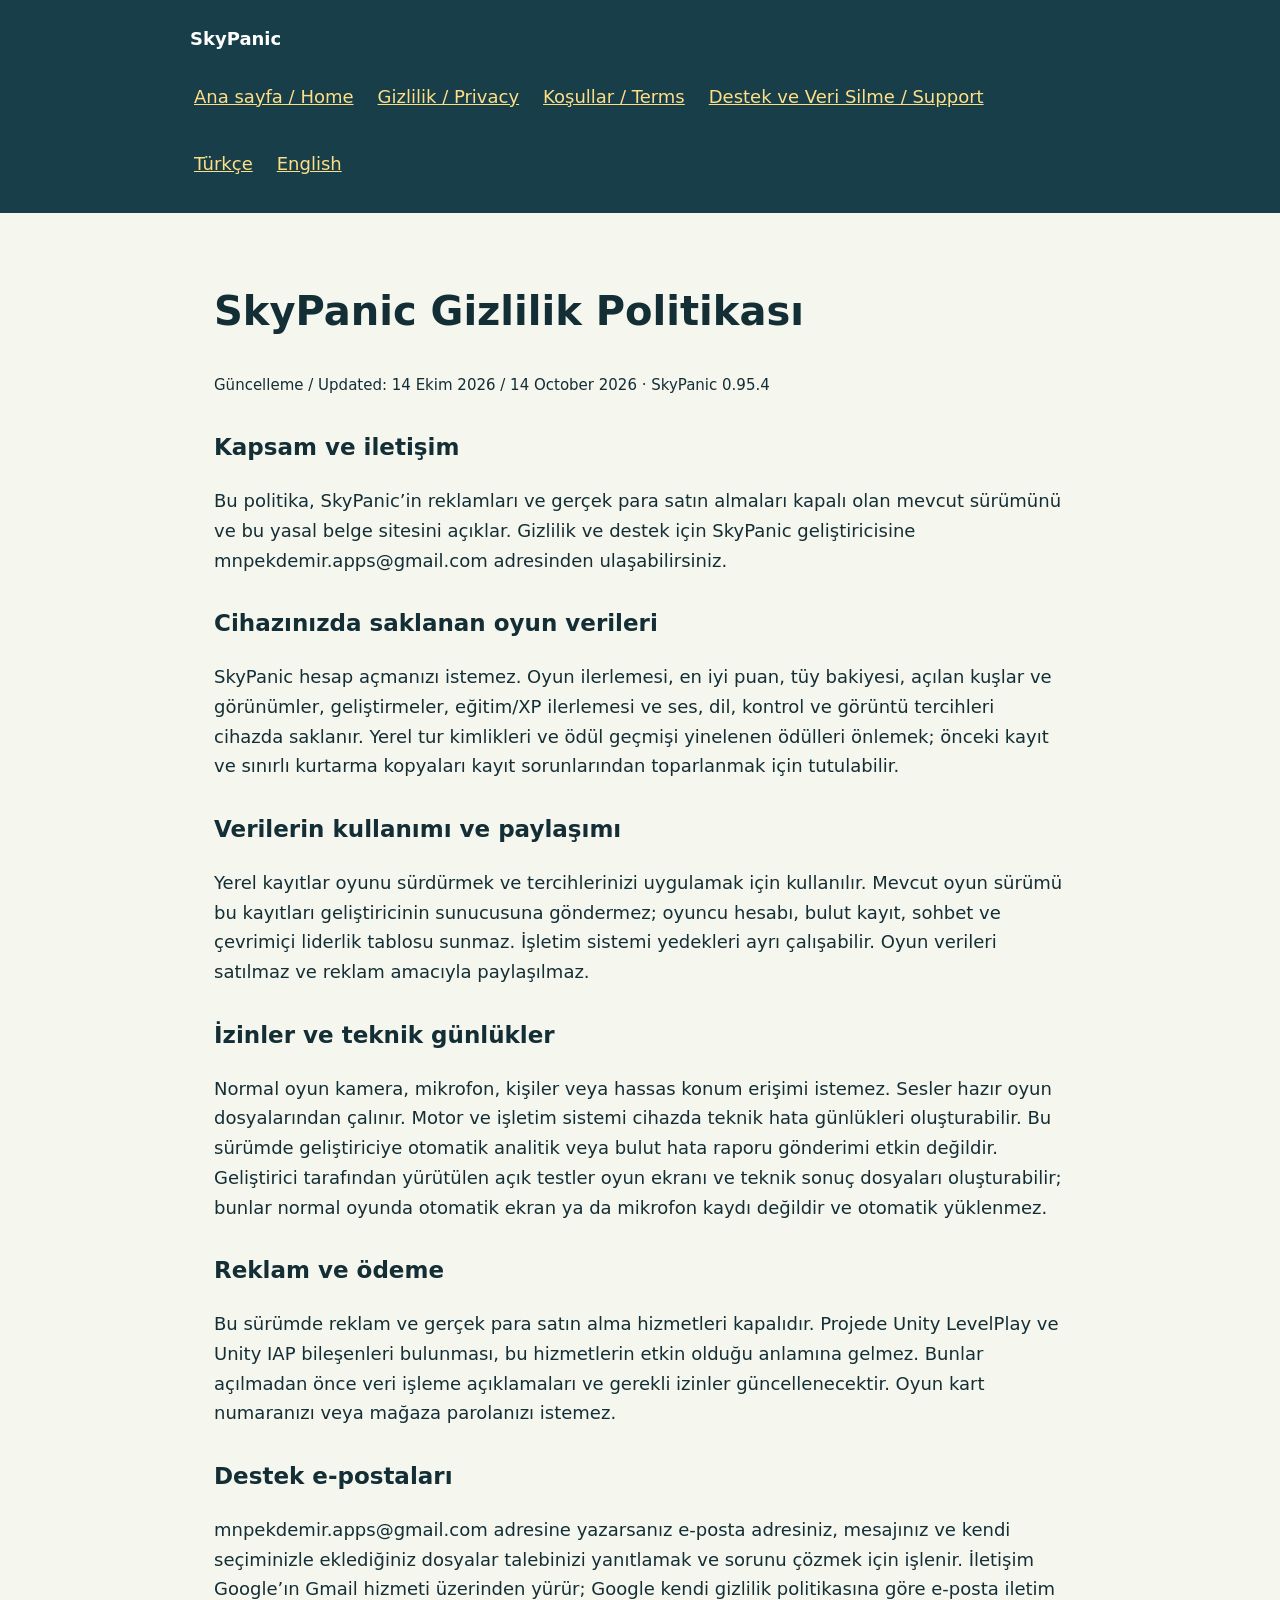
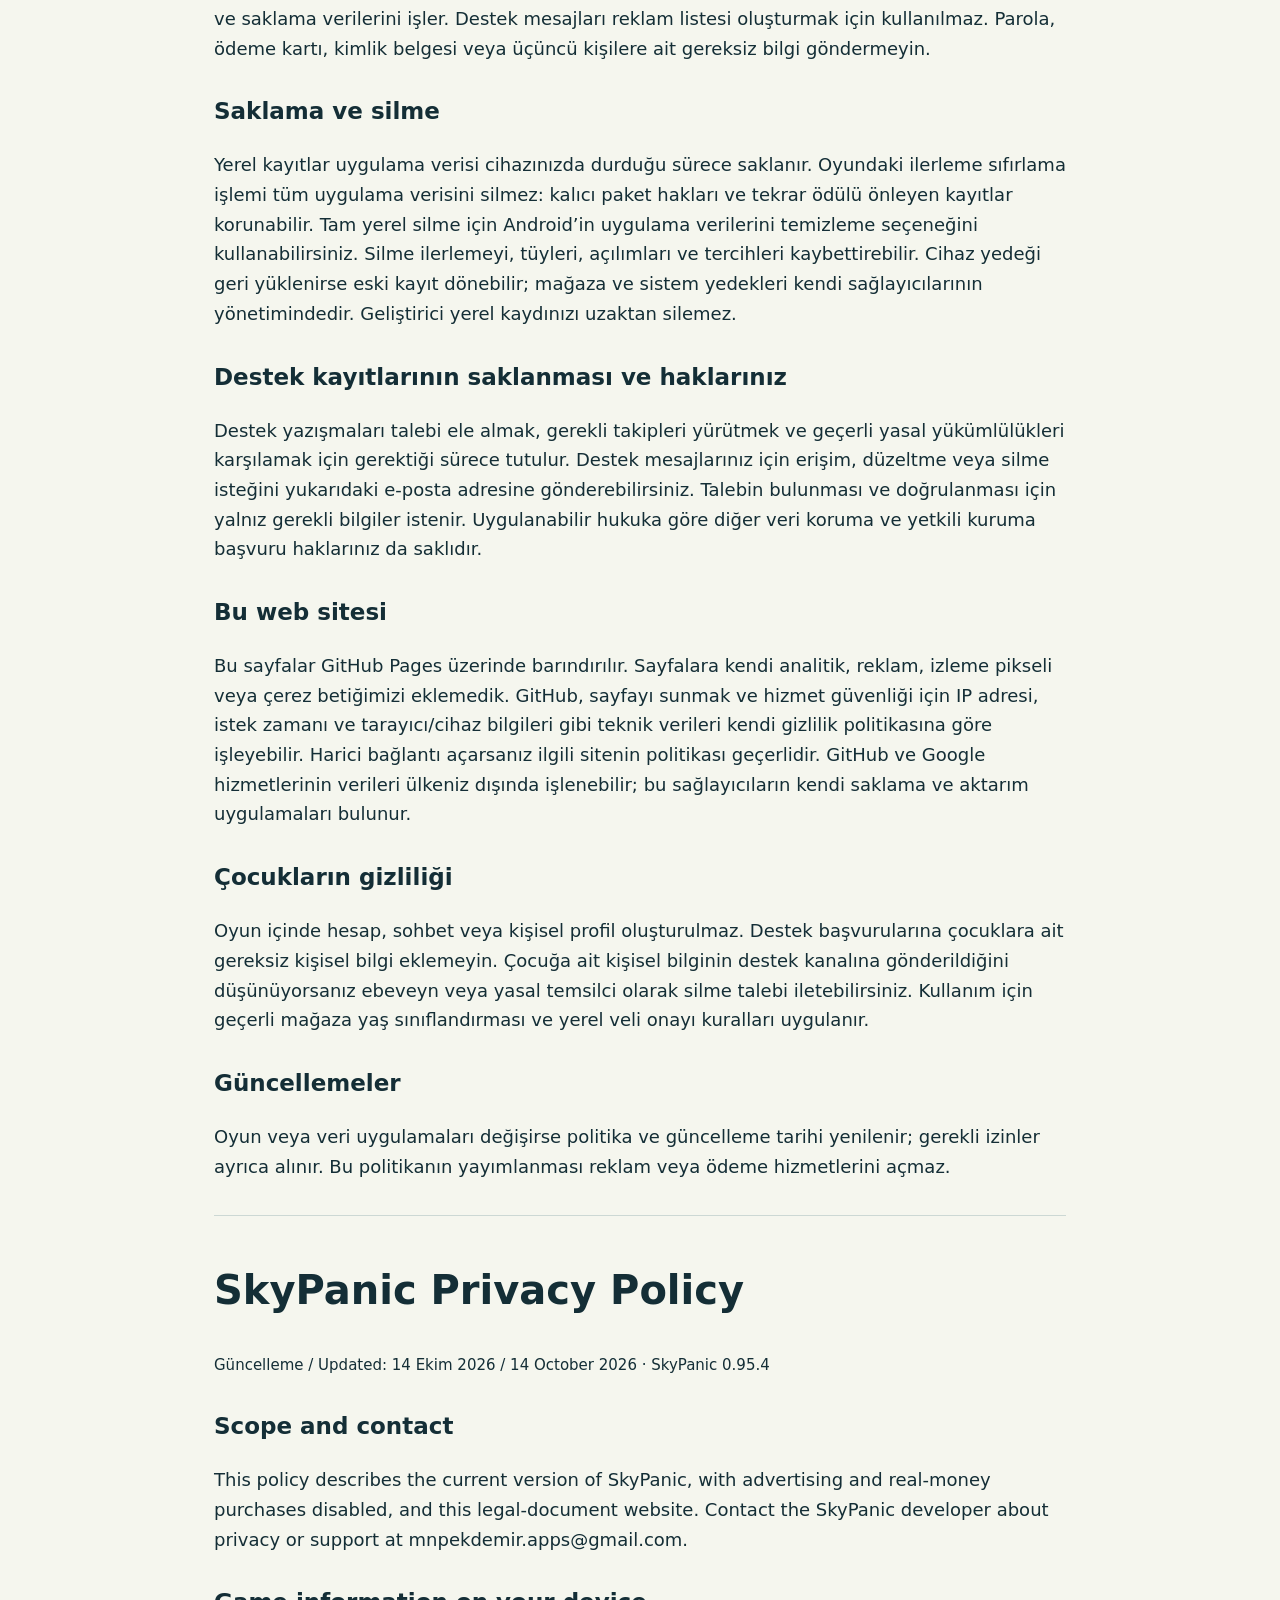
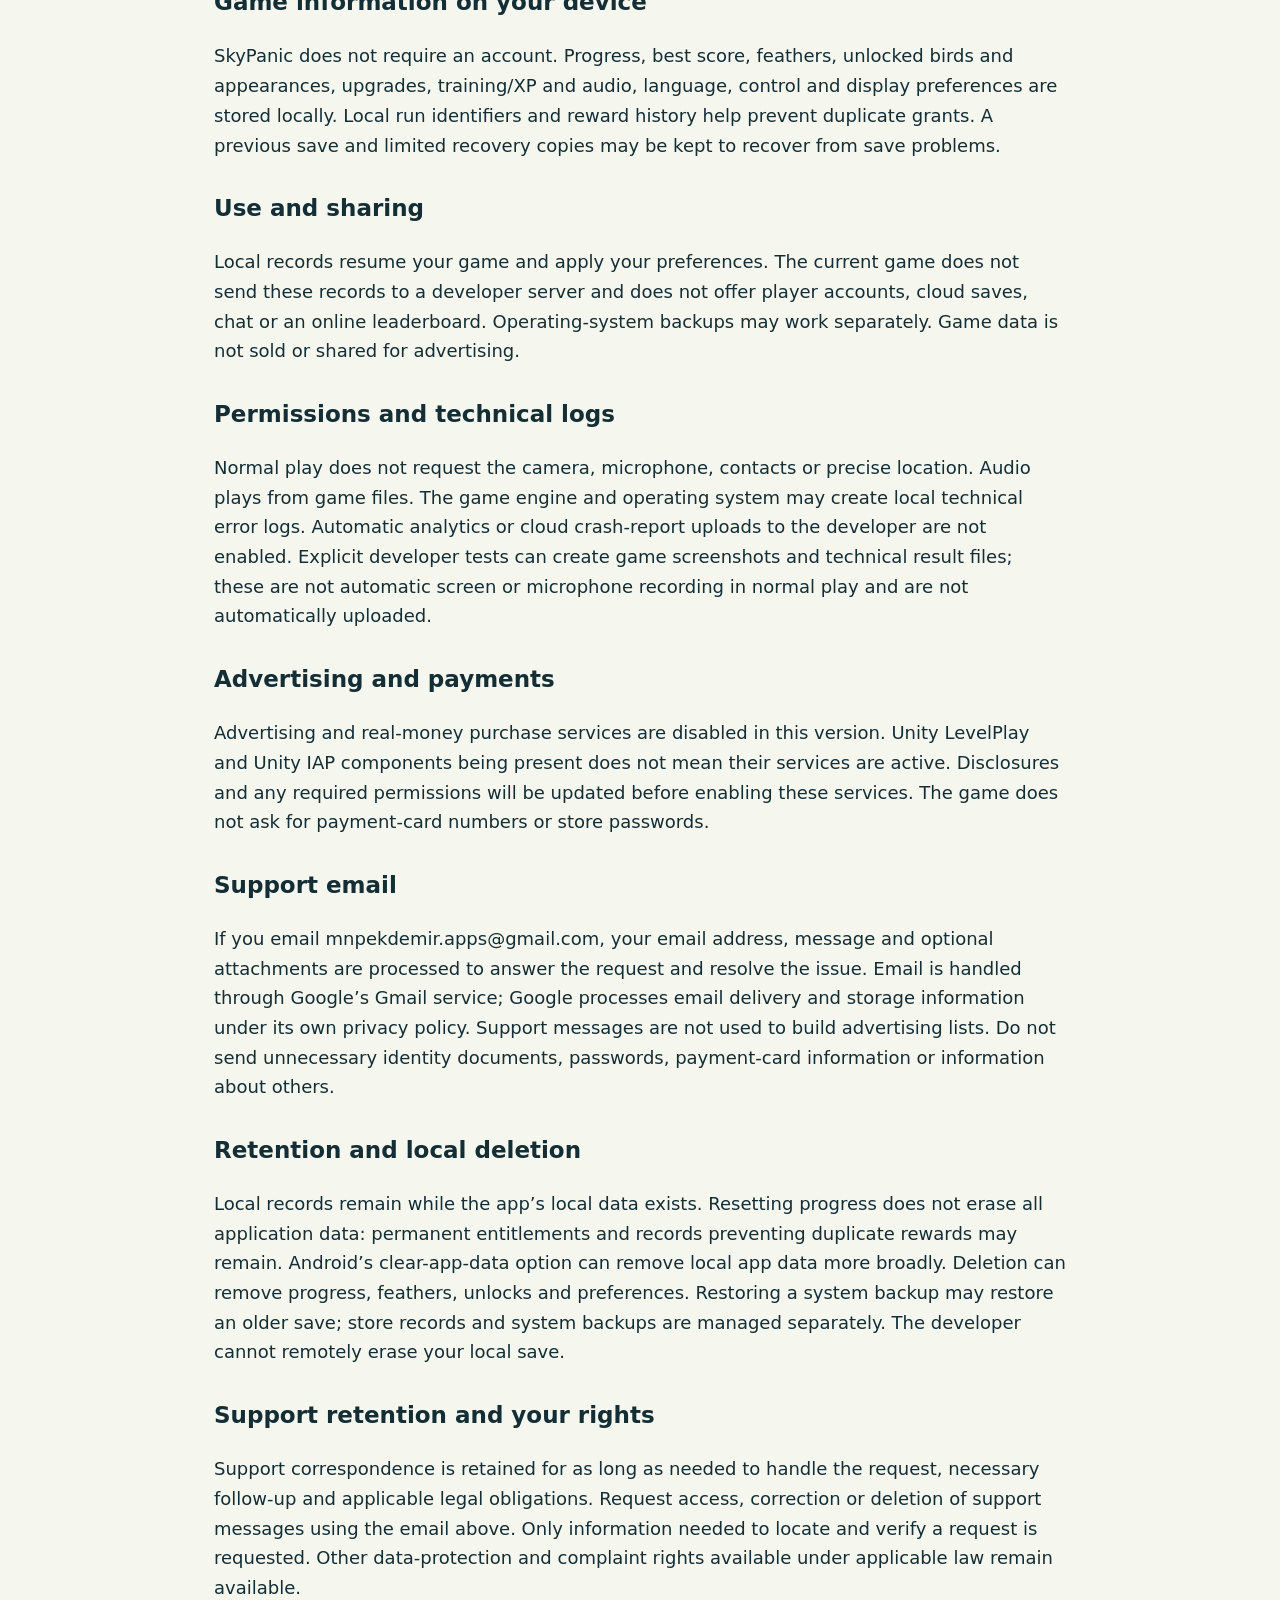
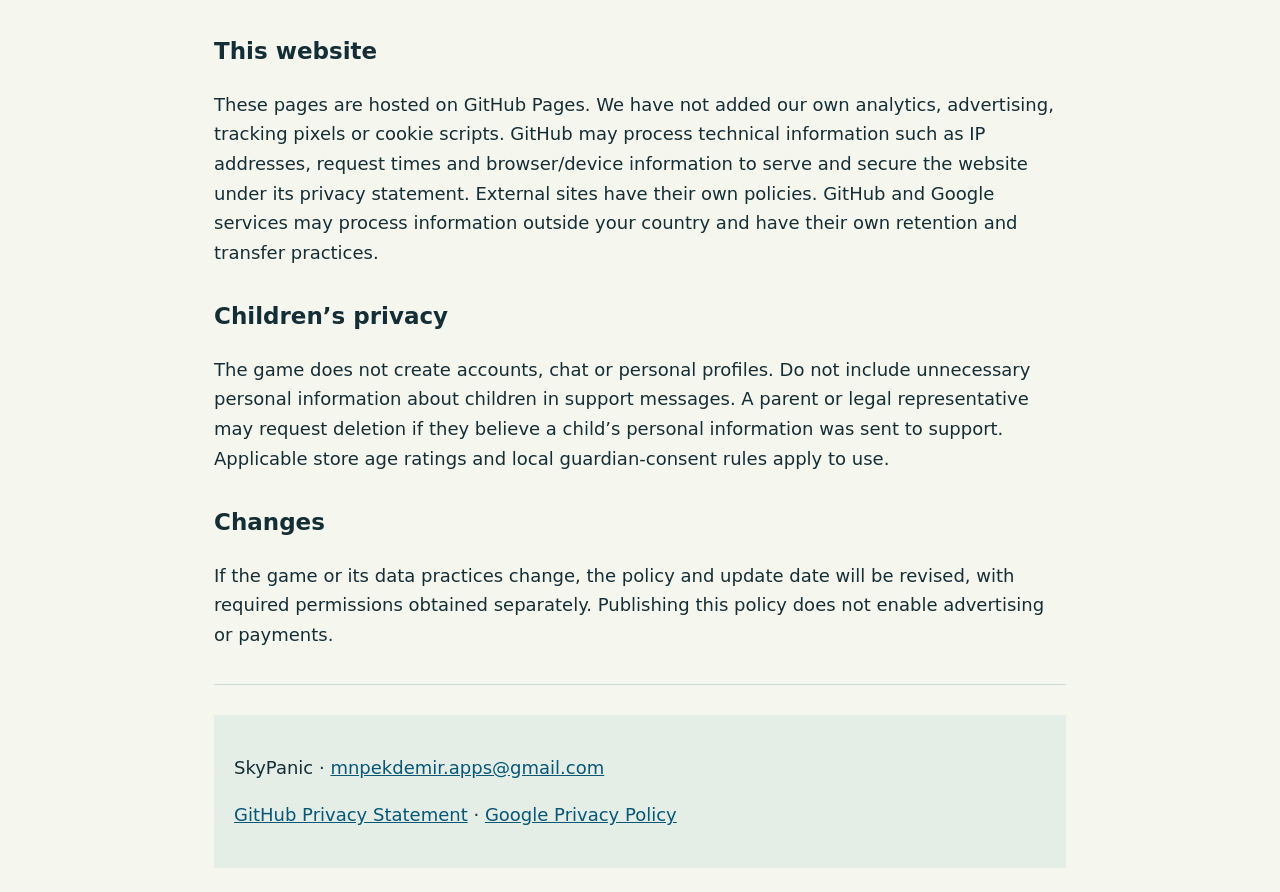
==== privacy.html @ fdda51e0 "Publish SkyPanic privacy, terms and support pages in Turkish and English" ====
<!doctype html><html lang="tr"><head><meta charset="utf-8"><meta name="viewport" content="width=device-width, initial-scale=1"><title>SkyPanic · Gizlilik / Privacy</title><link rel="stylesheet" href="style.css"><link rel="icon" href="data:,"></head><body><header><div><strong>SkyPanic</strong><nav><a href="index.html">Ana sayfa / Home</a><a href="privacy.html">Gizlilik / Privacy</a><a href="terms.html">Koşullar / Terms</a><a href="support.html">Destek ve Veri Silme / Support</a></nav><nav><a href="#tr">Türkçe</a><a href="#en">English</a></nav></div></header><main><article id="tr" lang="tr"><h1>SkyPanic Gizlilik Politikası</h1><p><small>Güncelleme / Updated: 14 Ekim 2026 / 14 October 2026 · SkyPanic 0.95.4</small></p><h2>Kapsam ve iletişim</h2><p>Bu politika, SkyPanic’in reklamları ve gerçek para satın almaları kapalı olan mevcut sürümünü ve bu yasal belge sitesini açıklar. Gizlilik ve destek için SkyPanic geliştiricisine mnpekdemir.apps@gmail.com adresinden ulaşabilirsiniz.</p><h2>Cihazınızda saklanan oyun verileri</h2><p>SkyPanic hesap açmanızı istemez. Oyun ilerlemesi, en iyi puan, tüy bakiyesi, açılan kuşlar ve görünümler, geliştirmeler, eğitim/XP ilerlemesi ve ses, dil, kontrol ve görüntü tercihleri cihazda saklanır. Yerel tur kimlikleri ve ödül geçmişi yinelenen ödülleri önlemek; önceki kayıt ve sınırlı kurtarma kopyaları kayıt sorunlarından toparlanmak için tutulabilir.</p><h2>Verilerin kullanımı ve paylaşımı</h2><p>Yerel kayıtlar oyunu sürdürmek ve tercihlerinizi uygulamak için kullanılır. Mevcut oyun sürümü bu kayıtları geliştiricinin sunucusuna göndermez; oyuncu hesabı, bulut kayıt, sohbet ve çevrimiçi liderlik tablosu sunmaz. İşletim sistemi yedekleri ayrı çalışabilir. Oyun verileri satılmaz ve reklam amacıyla paylaşılmaz.</p><h2>İzinler ve teknik günlükler</h2><p>Normal oyun kamera, mikrofon, kişiler veya hassas konum erişimi istemez. Sesler hazır oyun dosyalarından çalınır. Motor ve işletim sistemi cihazda teknik hata günlükleri oluşturabilir. Bu sürümde geliştiriciye otomatik analitik veya bulut hata raporu gönderimi etkin değildir. Geliştirici tarafından yürütülen açık testler oyun ekranı ve teknik sonuç dosyaları oluşturabilir; bunlar normal oyunda otomatik ekran ya da mikrofon kaydı değildir ve otomatik yüklenmez.</p><h2>Reklam ve ödeme</h2><p>Bu sürümde reklam ve gerçek para satın alma hizmetleri kapalıdır. Projede Unity LevelPlay ve Unity IAP bileşenleri bulunması, bu hizmetlerin etkin olduğu anlamına gelmez. Bunlar açılmadan önce veri işleme açıklamaları ve gerekli izinler güncellenecektir. Oyun kart numaranızı veya mağaza parolanızı istemez.</p><h2>Destek e-postaları</h2><p>mnpekdemir.apps@gmail.com adresine yazarsanız e-posta adresiniz, mesajınız ve kendi seçiminizle eklediğiniz dosyalar talebinizi yanıtlamak ve sorunu çözmek için işlenir. İletişim Google’ın Gmail hizmeti üzerinden yürür; Google kendi gizlilik politikasına göre e-posta iletim ve saklama verilerini işler. Destek mesajları reklam listesi oluşturmak için kullanılmaz. Parola, ödeme kartı, kimlik belgesi veya üçüncü kişilere ait gereksiz bilgi göndermeyin.</p><h2>Saklama ve silme</h2><p>Yerel kayıtlar uygulama verisi cihazınızda durduğu sürece saklanır. Oyundaki ilerleme sıfırlama işlemi tüm uygulama verisini silmez: kalıcı paket hakları ve tekrar ödülü önleyen kayıtlar korunabilir. Tam yerel silme için Android’in uygulama verilerini temizleme seçeneğini kullanabilirsiniz. Silme ilerlemeyi, tüyleri, açılımları ve tercihleri kaybettirebilir. Cihaz yedeği geri yüklenirse eski kayıt dönebilir; mağaza ve sistem yedekleri kendi sağlayıcılarının yönetimindedir. Geliştirici yerel kaydınızı uzaktan silemez.</p><h2>Destek kayıtlarının saklanması ve haklarınız</h2><p>Destek yazışmaları talebi ele almak, gerekli takipleri yürütmek ve geçerli yasal yükümlülükleri karşılamak için gerektiği sürece tutulur. Destek mesajlarınız için erişim, düzeltme veya silme isteğini yukarıdaki e-posta adresine gönderebilirsiniz. Talebin bulunması ve doğrulanması için yalnız gerekli bilgiler istenir. Uygulanabilir hukuka göre diğer veri koruma ve yetkili kuruma başvuru haklarınız da saklıdır.</p><h2>Bu web sitesi</h2><p>Bu sayfalar GitHub Pages üzerinde barındırılır. Sayfalara kendi analitik, reklam, izleme pikseli veya çerez betiğimizi eklemedik. GitHub, sayfayı sunmak ve hizmet güvenliği için IP adresi, istek zamanı ve tarayıcı/cihaz bilgileri gibi teknik verileri kendi gizlilik politikasına göre işleyebilir. Harici bağlantı açarsanız ilgili sitenin politikası geçerlidir. GitHub ve Google hizmetlerinin verileri ülkeniz dışında işlenebilir; bu sağlayıcıların kendi saklama ve aktarım uygulamaları bulunur.</p><h2>Çocukların gizliliği</h2><p>Oyun içinde hesap, sohbet veya kişisel profil oluşturulmaz. Destek başvurularına çocuklara ait gereksiz kişisel bilgi eklemeyin. Çocuğa ait kişisel bilginin destek kanalına gönderildiğini düşünüyorsanız ebeveyn veya yasal temsilci olarak silme talebi iletebilirsiniz. Kullanım için geçerli mağaza yaş sınıflandırması ve yerel veli onayı kuralları uygulanır.</p><h2>Güncellemeler</h2><p>Oyun veya veri uygulamaları değişirse politika ve güncelleme tarihi yenilenir; gerekli izinler ayrıca alınır. Bu politikanın yayımlanması reklam veya ödeme hizmetlerini açmaz.</p></article><article id="en" lang="en"><h1>SkyPanic Privacy Policy</h1><p><small>Güncelleme / Updated: 14 Ekim 2026 / 14 October 2026 · SkyPanic 0.95.4</small></p><h2>Scope and contact</h2><p>This policy describes the current version of SkyPanic, with advertising and real-money purchases disabled, and this legal-document website. Contact the SkyPanic developer about privacy or support at mnpekdemir.apps@gmail.com.</p><h2>Game information on your device</h2><p>SkyPanic does not require an account. Progress, best score, feathers, unlocked birds and appearances, upgrades, training/XP and audio, language, control and display preferences are stored locally. Local run identifiers and reward history help prevent duplicate grants. A previous save and limited recovery copies may be kept to recover from save problems.</p><h2>Use and sharing</h2><p>Local records resume your game and apply your preferences. The current game does not send these records to a developer server and does not offer player accounts, cloud saves, chat or an online leaderboard. Operating-system backups may work separately. Game data is not sold or shared for advertising.</p><h2>Permissions and technical logs</h2><p>Normal play does not request the camera, microphone, contacts or precise location. Audio plays from game files. The game engine and operating system may create local technical error logs. Automatic analytics or cloud crash-report uploads to the developer are not enabled. Explicit developer tests can create game screenshots and technical result files; these are not automatic screen or microphone recording in normal play and are not automatically uploaded.</p><h2>Advertising and payments</h2><p>Advertising and real-money purchase services are disabled in this version. Unity LevelPlay and Unity IAP components being present does not mean their services are active. Disclosures and any required permissions will be updated before enabling these services. The game does not ask for payment-card numbers or store passwords.</p><h2>Support email</h2><p>If you email mnpekdemir.apps@gmail.com, your email address, message and optional attachments are processed to answer the request and resolve the issue. Email is handled through Google’s Gmail service; Google processes email delivery and storage information under its own privacy policy. Support messages are not used to build advertising lists. Do not send unnecessary identity documents, passwords, payment-card information or information about others.</p><h2>Retention and local deletion</h2><p>Local records remain while the app’s local data exists. Resetting progress does not erase all application data: permanent entitlements and records preventing duplicate rewards may remain. Android’s clear-app-data option can remove local app data more broadly. Deletion can remove progress, feathers, unlocks and preferences. Restoring a system backup may restore an older save; store records and system backups are managed separately. The developer cannot remotely erase your local save.</p><h2>Support retention and your rights</h2><p>Support correspondence is retained for as long as needed to handle the request, necessary follow-up and applicable legal obligations. Request access, correction or deletion of support messages using the email above. Only information needed to locate and verify a request is requested. Other data-protection and complaint rights available under applicable law remain available.</p><h2>This website</h2><p>These pages are hosted on GitHub Pages. We have not added our own analytics, advertising, tracking pixels or cookie scripts. GitHub may process technical information such as IP addresses, request times and browser/device information to serve and secure the website under its privacy statement. External sites have their own policies. GitHub and Google services may process information outside your country and have their own retention and transfer practices.</p><h2>Children’s privacy</h2><p>The game does not create accounts, chat or personal profiles. Do not include unnecessary personal information about children in support messages. A parent or legal representative may request deletion if they believe a child’s personal information was sent to support. Applicable store age ratings and local guardian-consent rules apply to use.</p><h2>Changes</h2><p>If the game or its data practices change, the policy and update date will be revised, with required permissions obtained separately. Publishing this policy does not enable advertising or payments.</p></article><footer><p>SkyPanic · <a href="mailto:mnpekdemir.apps@gmail.com">mnpekdemir.apps@gmail.com</a></p><p><a href="https://docs.github.com/en/site-policy/privacy-policies/github-general-privacy-statement">GitHub Privacy Statement</a> · <a href="https://policies.google.com/privacy">Google Privacy Policy</a></p></footer></main></body></html>
---- style.css ----
*{box-sizing:border-box}body{margin:0;background:#f5f6ee;color:#142e36;font:18px/1.65 system-ui,sans-serif}main{max-width:900px;margin:auto;padding:24px}header{background:#173e49;color:#fff;padding:24px}header div{max-width:900px;margin:auto}h1{font-size:clamp(28px,5vw,40px);line-height:1.25}h2{font-size:23px;margin-top:30px}a{color:#075777;overflow-wrap:anywhere}header a{color:#ffdf86}nav{display:flex;flex-wrap:wrap;gap:16px;margin-top:18px}nav a{padding:10px 4px}article{padding:16px 0;border-bottom:1px solid #ccd8d4}small{font-size:15px}footer{margin-top:30px;padding:20px;background:#e4ede6}@media(max-width:500px){main,header{padding:18px}}
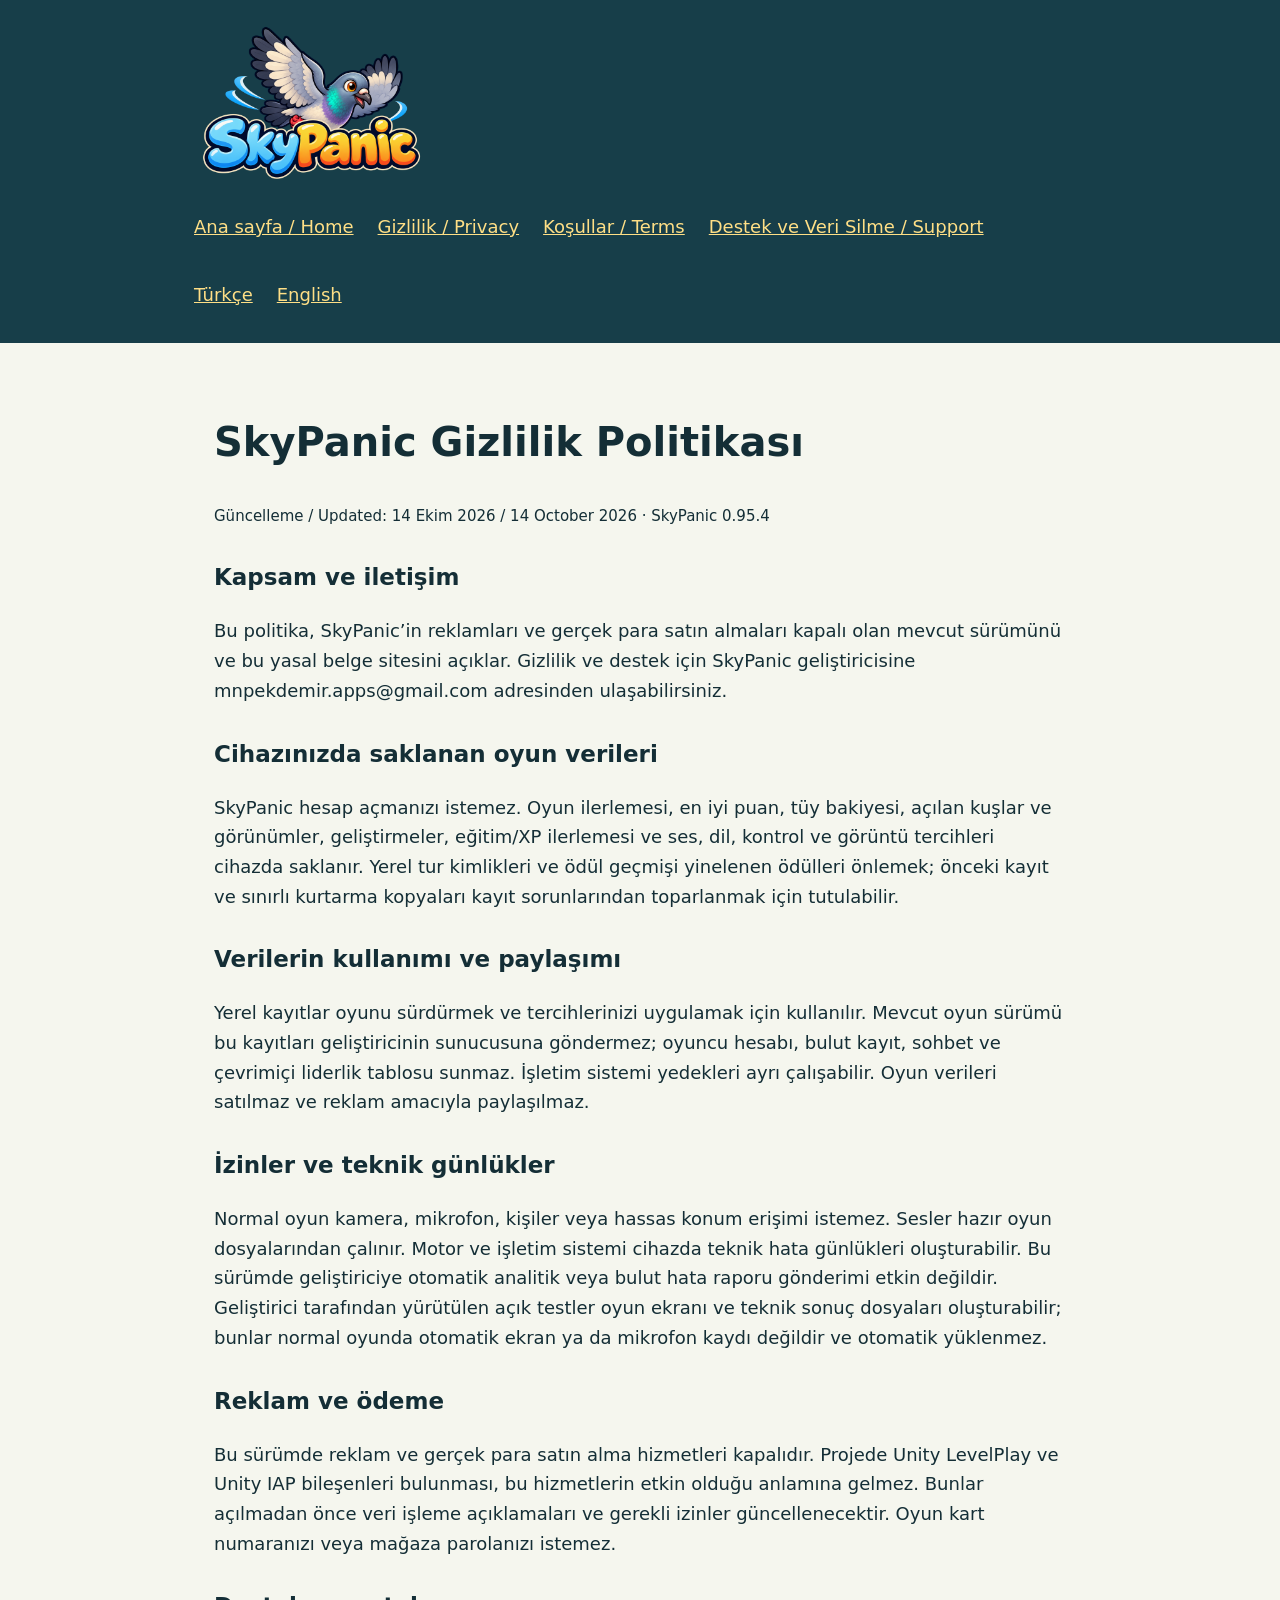
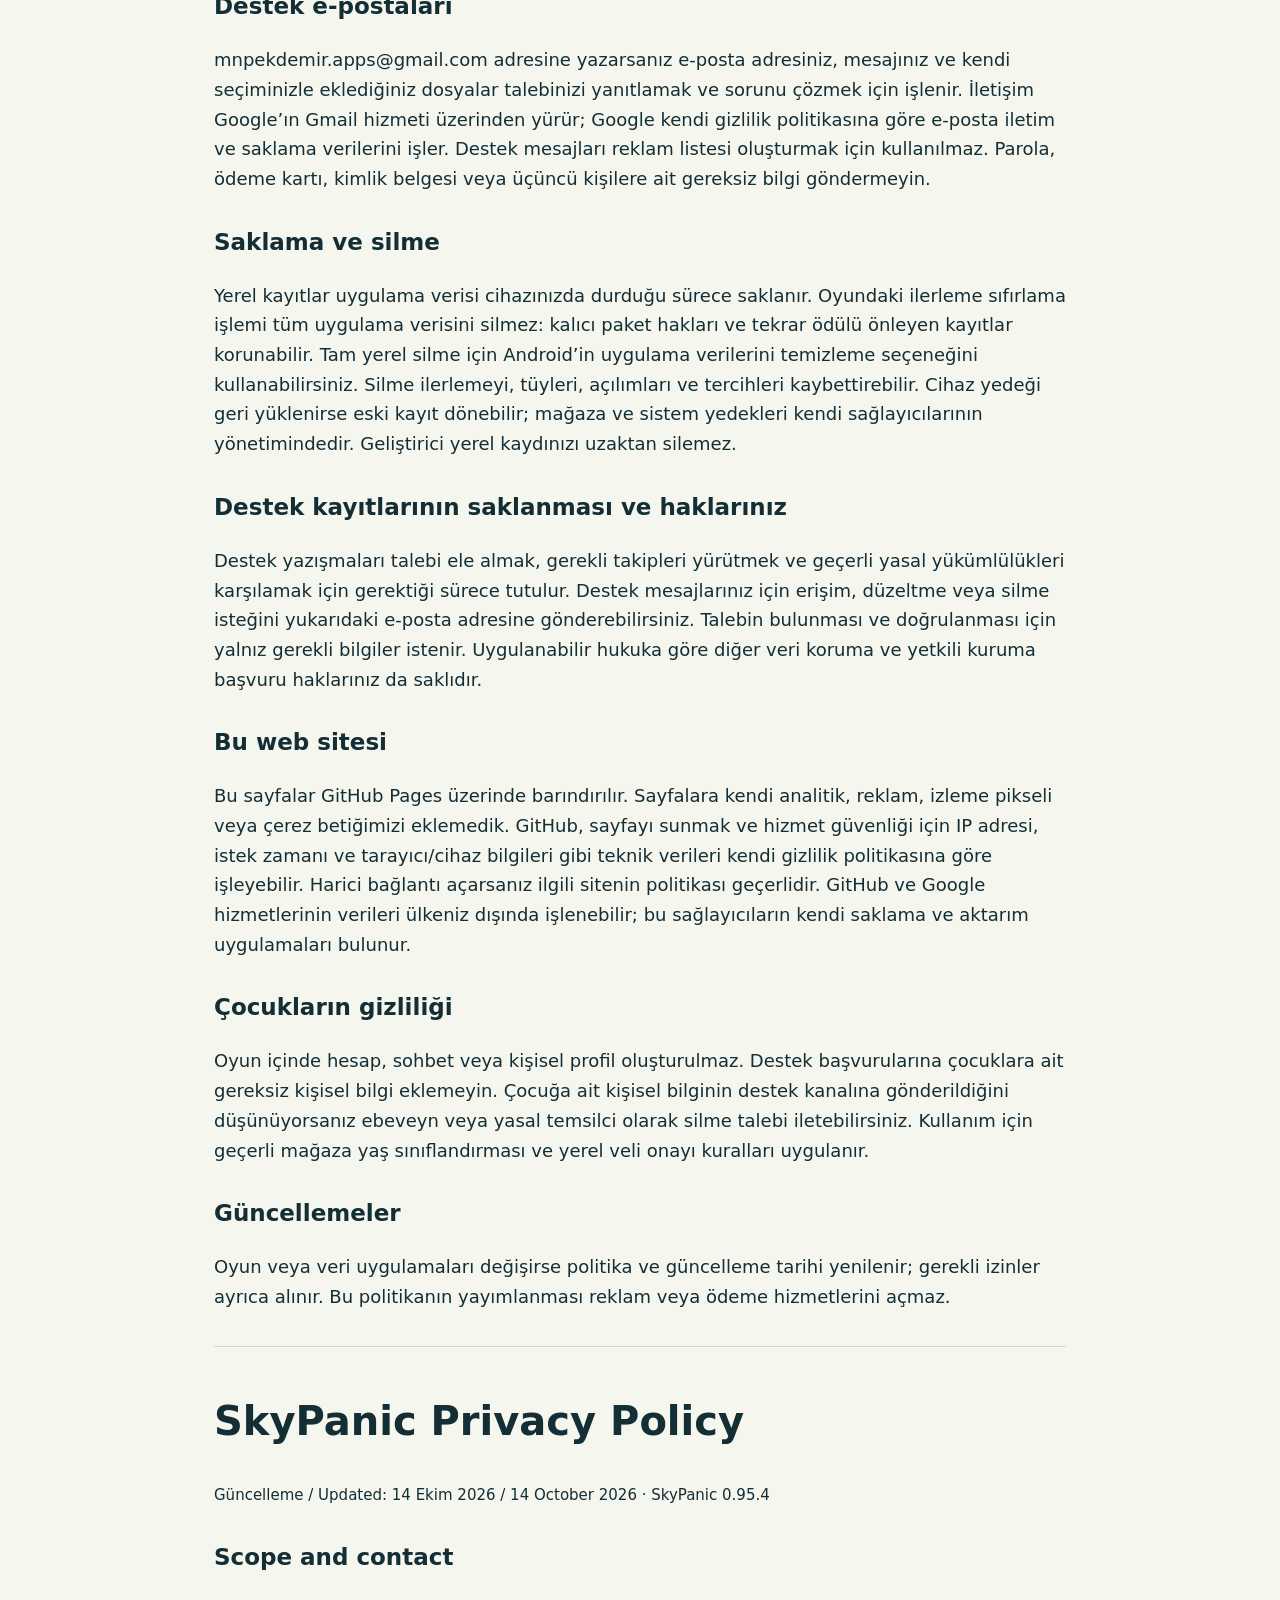
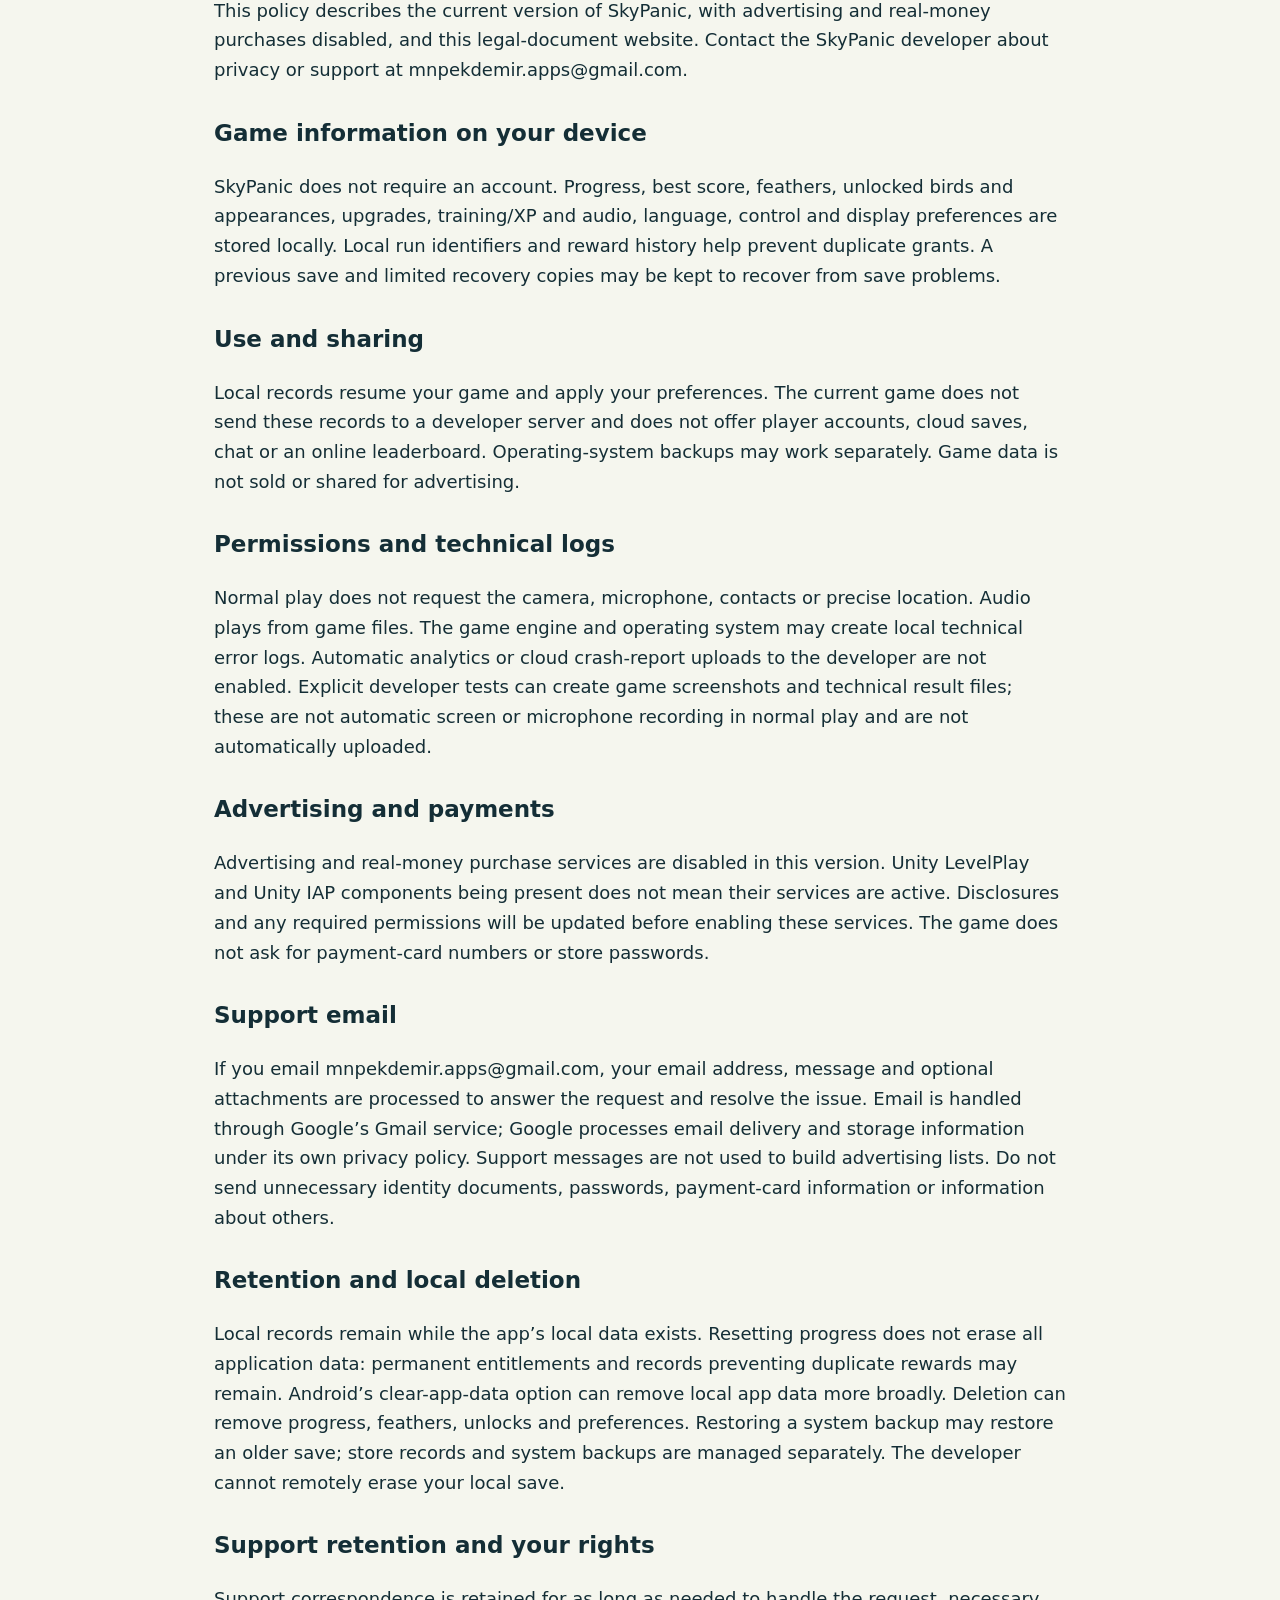
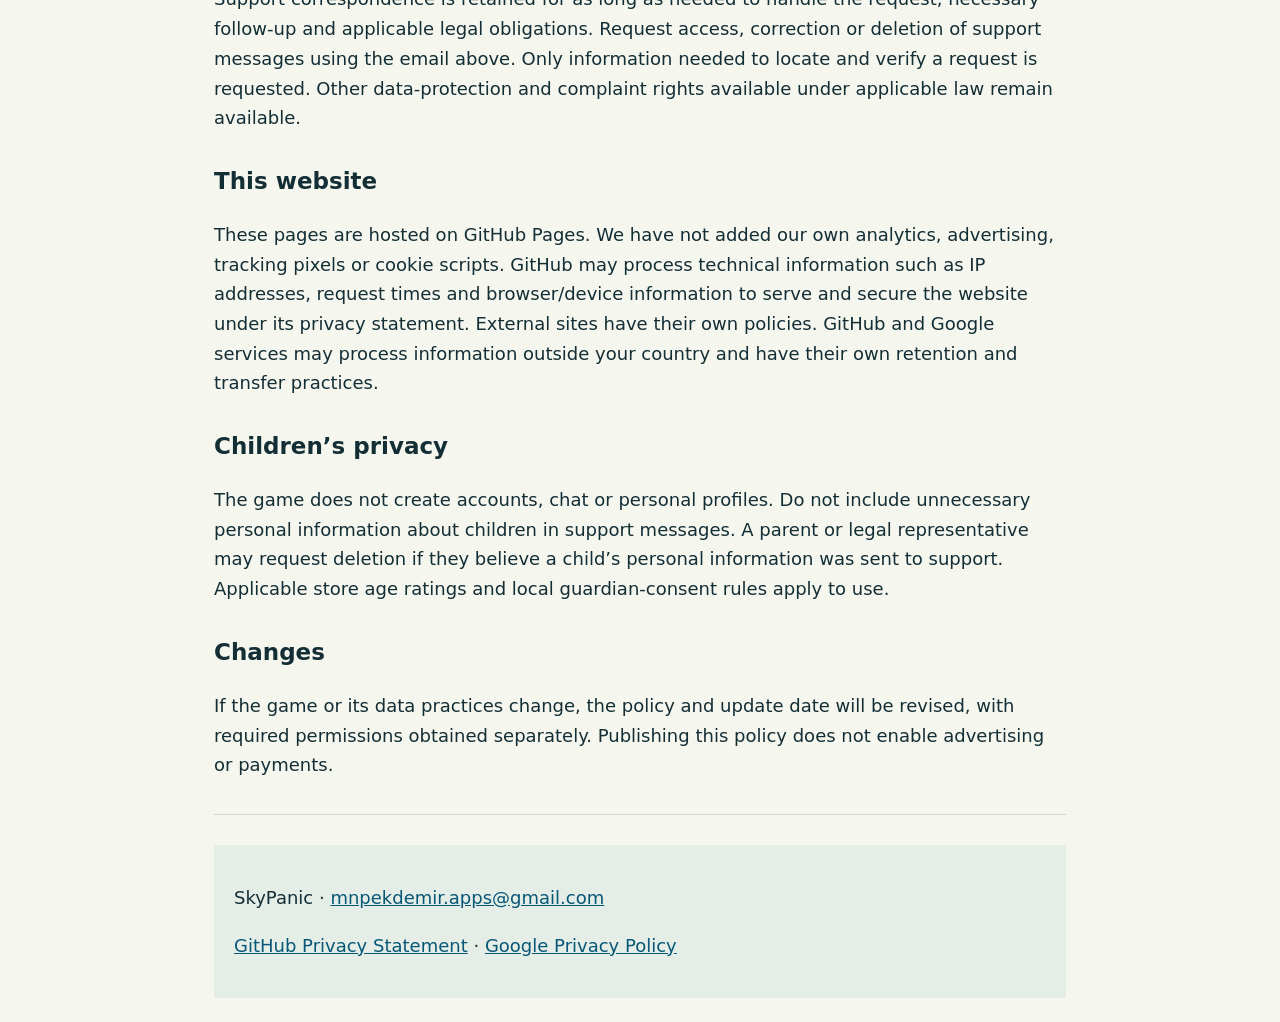
==== commit 1cd154ad: "Apply approved SkyPanic logo and app icon to legal pages" ====
--- a/privacy.html
+++ b/privacy.html
@@ -1 +1 @@
-<!doctype html><html lang="tr"><head><meta charset="utf-8"><meta name="viewport" content="width=device-width, initial-scale=1"><title>SkyPanic · Gizlilik / Privacy</title><link rel="stylesheet" href="style.css"><link rel="icon" href="data:,"></head><body><header><div><strong>SkyPanic</strong><nav><a href="index.html">Ana sayfa / Home</a><a href="privacy.html">Gizlilik / Privacy</a><a href="terms.html">Koşullar / Terms</a><a href="support.html">Destek ve Veri Silme / Support</a></nav><nav><a href="#tr">Türkçe</a><a href="#en">English</a></nav></div></header><main><article id="tr" lang="tr"><h1>SkyPanic Gizlilik Politikası</h1><p><small>Güncelleme / Updated: 14 Ekim 2026 / 14 October 2026 · SkyPanic 0.95.4</small></p><h2>Kapsam ve iletişim</h2><p>Bu politika, SkyPanic’in reklamları ve gerçek para satın almaları kapalı olan mevcut sürümünü ve bu yasal belge sitesini açıklar. Gizlilik ve destek için SkyPanic geliştiricisine mnpekdemir.apps@gmail.com adresinden ulaşabilirsiniz.</p><h2>Cihazınızda saklanan oyun verileri</h2><p>SkyPanic hesap açmanızı istemez. Oyun ilerlemesi, en iyi puan, tüy bakiyesi, açılan kuşlar ve görünümler, geliştirmeler, eğitim/XP ilerlemesi ve ses, dil, kontrol ve görüntü tercihleri cihazda saklanır. Yerel tur kimlikleri ve ödül geçmişi yinelenen ödülleri önlemek; önceki kayıt ve sınırlı kurtarma kopyaları kayıt sorunlarından toparlanmak için tutulabilir.</p><h2>Verilerin kullanımı ve paylaşımı</h2><p>Yerel kayıtlar oyunu sürdürmek ve tercihlerinizi uygulamak için kullanılır. Mevcut oyun sürümü bu kayıtları geliştiricinin sunucusuna göndermez; oyuncu hesabı, bulut kayıt, sohbet ve çevrimiçi liderlik tablosu sunmaz. İşletim sistemi yedekleri ayrı çalışabilir. Oyun verileri satılmaz ve reklam amacıyla paylaşılmaz.</p><h2>İzinler ve teknik günlükler</h2><p>Normal oyun kamera, mikrofon, kişiler veya hassas konum erişimi istemez. Sesler hazır oyun dosyalarından çalınır. Motor ve işletim sistemi cihazda teknik hata günlükleri oluşturabilir. Bu sürümde geliştiriciye otomatik analitik veya bulut hata raporu gönderimi etkin değildir. Geliştirici tarafından yürütülen açık testler oyun ekranı ve teknik sonuç dosyaları oluşturabilir; bunlar normal oyunda otomatik ekran ya da mikrofon kaydı değildir ve otomatik yüklenmez.</p><h2>Reklam ve ödeme</h2><p>Bu sürümde reklam ve gerçek para satın alma hizmetleri kapalıdır. Projede Unity LevelPlay ve Unity IAP bileşenleri bulunması, bu hizmetlerin etkin olduğu anlamına gelmez. Bunlar açılmadan önce veri işleme açıklamaları ve gerekli izinler güncellenecektir. Oyun kart numaranızı veya mağaza parolanızı istemez.</p><h2>Destek e-postaları</h2><p>mnpekdemir.apps@gmail.com adresine yazarsanız e-posta adresiniz, mesajınız ve kendi seçiminizle eklediğiniz dosyalar talebinizi yanıtlamak ve sorunu çözmek için işlenir. İletişim Google’ın Gmail hizmeti üzerinden yürür; Google kendi gizlilik politikasına göre e-posta iletim ve saklama verilerini işler. Destek mesajları reklam listesi oluşturmak için kullanılmaz. Parola, ödeme kartı, kimlik belgesi veya üçüncü kişilere ait gereksiz bilgi göndermeyin.</p><h2>Saklama ve silme</h2><p>Yerel kayıtlar uygulama verisi cihazınızda durduğu sürece saklanır. Oyundaki ilerleme sıfırlama işlemi tüm uygulama verisini silmez: kalıcı paket hakları ve tekrar ödülü önleyen kayıtlar korunabilir. Tam yerel silme için Android’in uygulama verilerini temizleme seçeneğini kullanabilirsiniz. Silme ilerlemeyi, tüyleri, açılımları ve tercihleri kaybettirebilir. Cihaz yedeği geri yüklenirse eski kayıt dönebilir; mağaza ve sistem yedekleri kendi sağlayıcılarının yönetimindedir. Geliştirici yerel kaydınızı uzaktan silemez.</p><h2>Destek kayıtlarının saklanması ve haklarınız</h2><p>Destek yazışmaları talebi ele almak, gerekli takipleri yürütmek ve geçerli yasal yükümlülükleri karşılamak için gerektiği sürece tutulur. Destek mesajlarınız için erişim, düzeltme veya silme isteğini yukarıdaki e-posta adresine gönderebilirsiniz. Talebin bulunması ve doğrulanması için yalnız gerekli bilgiler istenir. Uygulanabilir hukuka göre diğer veri koruma ve yetkili kuruma başvuru haklarınız da saklıdır.</p><h2>Bu web sitesi</h2><p>Bu sayfalar GitHub Pages üzerinde barındırılır. Sayfalara kendi analitik, reklam, izleme pikseli veya çerez betiğimizi eklemedik. GitHub, sayfayı sunmak ve hizmet güvenliği için IP adresi, istek zamanı ve tarayıcı/cihaz bilgileri gibi teknik verileri kendi gizlilik politikasına göre işleyebilir. Harici bağlantı açarsanız ilgili sitenin politikası geçerlidir. GitHub ve Google hizmetlerinin verileri ülkeniz dışında işlenebilir; bu sağlayıcıların kendi saklama ve aktarım uygulamaları bulunur.</p><h2>Çocukların gizliliği</h2><p>Oyun içinde hesap, sohbet veya kişisel profil oluşturulmaz. Destek başvurularına çocuklara ait gereksiz kişisel bilgi eklemeyin. Çocuğa ait kişisel bilginin destek kanalına gönderildiğini düşünüyorsanız ebeveyn veya yasal temsilci olarak silme talebi iletebilirsiniz. Kullanım için geçerli mağaza yaş sınıflandırması ve yerel veli onayı kuralları uygulanır.</p><h2>Güncellemeler</h2><p>Oyun veya veri uygulamaları değişirse politika ve güncelleme tarihi yenilenir; gerekli izinler ayrıca alınır. Bu politikanın yayımlanması reklam veya ödeme hizmetlerini açmaz.</p></article><article id="en" lang="en"><h1>SkyPanic Privacy Policy</h1><p><small>Güncelleme / Updated: 14 Ekim 2026 / 14 October 2026 · SkyPanic 0.95.4</small></p><h2>Scope and contact</h2><p>This policy describes the current version of SkyPanic, with advertising and real-money purchases disabled, and this legal-document website. Contact the SkyPanic developer about privacy or support at mnpekdemir.apps@gmail.com.</p><h2>Game information on your device</h2><p>SkyPanic does not require an account. Progress, best score, feathers, unlocked birds and appearances, upgrades, training/XP and audio, language, control and display preferences are stored locally. Local run identifiers and reward history help prevent duplicate grants. A previous save and limited recovery copies may be kept to recover from save problems.</p><h2>Use and sharing</h2><p>Local records resume your game and apply your preferences. The current game does not send these records to a developer server and does not offer player accounts, cloud saves, chat or an online leaderboard. Operating-system backups may work separately. Game data is not sold or shared for advertising.</p><h2>Permissions and technical logs</h2><p>Normal play does not request the camera, microphone, contacts or precise location. Audio plays from game files. The game engine and operating system may create local technical error logs. Automatic analytics or cloud crash-report uploads to the developer are not enabled. Explicit developer tests can create game screenshots and technical result files; these are not automatic screen or microphone recording in normal play and are not automatically uploaded.</p><h2>Advertising and payments</h2><p>Advertising and real-money purchase services are disabled in this version. Unity LevelPlay and Unity IAP components being present does not mean their services are active. Disclosures and any required permissions will be updated before enabling these services. The game does not ask for payment-card numbers or store passwords.</p><h2>Support email</h2><p>If you email mnpekdemir.apps@gmail.com, your email address, message and optional attachments are processed to answer the request and resolve the issue. Email is handled through Google’s Gmail service; Google processes email delivery and storage information under its own privacy policy. Support messages are not used to build advertising lists. Do not send unnecessary identity documents, passwords, payment-card information or information about others.</p><h2>Retention and local deletion</h2><p>Local records remain while the app’s local data exists. Resetting progress does not erase all application data: permanent entitlements and records preventing duplicate rewards may remain. Android’s clear-app-data option can remove local app data more broadly. Deletion can remove progress, feathers, unlocks and preferences. Restoring a system backup may restore an older save; store records and system backups are managed separately. The developer cannot remotely erase your local save.</p><h2>Support retention and your rights</h2><p>Support correspondence is retained for as long as needed to handle the request, necessary follow-up and applicable legal obligations. Request access, correction or deletion of support messages using the email above. Only information needed to locate and verify a request is requested. Other data-protection and complaint rights available under applicable law remain available.</p><h2>This website</h2><p>These pages are hosted on GitHub Pages. We have not added our own analytics, advertising, tracking pixels or cookie scripts. GitHub may process technical information such as IP addresses, request times and browser/device information to serve and secure the website under its privacy statement. External sites have their own policies. GitHub and Google services may process information outside your country and have their own retention and transfer practices.</p><h2>Children’s privacy</h2><p>The game does not create accounts, chat or personal profiles. Do not include unnecessary personal information about children in support messages. A parent or legal representative may request deletion if they believe a child’s personal information was sent to support. Applicable store age ratings and local guardian-consent rules apply to use.</p><h2>Changes</h2><p>If the game or its data practices change, the policy and update date will be revised, with required permissions obtained separately. Publishing this policy does not enable advertising or payments.</p></article><footer><p>SkyPanic · <a href="mailto:mnpekdemir.apps@gmail.com">mnpekdemir.apps@gmail.com</a></p><p><a href="https://docs.github.com/en/site-policy/privacy-policies/github-general-privacy-statement">GitHub Privacy Statement</a> · <a href="https://policies.google.com/privacy">Google Privacy Policy</a></p></footer></main></body></html>+<!doctype html><html lang="tr"><head><meta charset="utf-8"><meta name="viewport" content="width=device-width, initial-scale=1"><title>SkyPanic · Gizlilik / Privacy</title><link rel="stylesheet" href="style.css"><link rel="icon" type="image/png" href="assets/skypanic-icon.png"></head><body><header><div><a class="brand" href="index.html" aria-label="SkyPanic ana sayfa"><img src="assets/skypanic-logo.png" width="1536" height="1024" alt="SkyPanic"></a><nav><a href="index.html">Ana sayfa / Home</a><a href="privacy.html">Gizlilik / Privacy</a><a href="terms.html">Koşullar / Terms</a><a href="support.html">Destek ve Veri Silme / Support</a></nav><nav><a href="#tr">Türkçe</a><a href="#en">English</a></nav></div></header><main><article id="tr" lang="tr"><h1>SkyPanic Gizlilik Politikası</h1><p><small>Güncelleme / Updated: 14 Ekim 2026 / 14 October 2026 · SkyPanic 0.95.4</small></p><h2>Kapsam ve iletişim</h2><p>Bu politika, SkyPanic’in reklamları ve gerçek para satın almaları kapalı olan mevcut sürümünü ve bu yasal belge sitesini açıklar. Gizlilik ve destek için SkyPanic geliştiricisine mnpekdemir.apps@gmail.com adresinden ulaşabilirsiniz.</p><h2>Cihazınızda saklanan oyun verileri</h2><p>SkyPanic hesap açmanızı istemez. Oyun ilerlemesi, en iyi puan, tüy bakiyesi, açılan kuşlar ve görünümler, geliştirmeler, eğitim/XP ilerlemesi ve ses, dil, kontrol ve görüntü tercihleri cihazda saklanır. Yerel tur kimlikleri ve ödül geçmişi yinelenen ödülleri önlemek; önceki kayıt ve sınırlı kurtarma kopyaları kayıt sorunlarından toparlanmak için tutulabilir.</p><h2>Verilerin kullanımı ve paylaşımı</h2><p>Yerel kayıtlar oyunu sürdürmek ve tercihlerinizi uygulamak için kullanılır. Mevcut oyun sürümü bu kayıtları geliştiricinin sunucusuna göndermez; oyuncu hesabı, bulut kayıt, sohbet ve çevrimiçi liderlik tablosu sunmaz. İşletim sistemi yedekleri ayrı çalışabilir. Oyun verileri satılmaz ve reklam amacıyla paylaşılmaz.</p><h2>İzinler ve teknik günlükler</h2><p>Normal oyun kamera, mikrofon, kişiler veya hassas konum erişimi istemez. Sesler hazır oyun dosyalarından çalınır. Motor ve işletim sistemi cihazda teknik hata günlükleri oluşturabilir. Bu sürümde geliştiriciye otomatik analitik veya bulut hata raporu gönderimi etkin değildir. Geliştirici tarafından yürütülen açık testler oyun ekranı ve teknik sonuç dosyaları oluşturabilir; bunlar normal oyunda otomatik ekran ya da mikrofon kaydı değildir ve otomatik yüklenmez.</p><h2>Reklam ve ödeme</h2><p>Bu sürümde reklam ve gerçek para satın alma hizmetleri kapalıdır. Projede Unity LevelPlay ve Unity IAP bileşenleri bulunması, bu hizmetlerin etkin olduğu anlamına gelmez. Bunlar açılmadan önce veri işleme açıklamaları ve gerekli izinler güncellenecektir. Oyun kart numaranızı veya mağaza parolanızı istemez.</p><h2>Destek e-postaları</h2><p>mnpekdemir.apps@gmail.com adresine yazarsanız e-posta adresiniz, mesajınız ve kendi seçiminizle eklediğiniz dosyalar talebinizi yanıtlamak ve sorunu çözmek için işlenir. İletişim Google’ın Gmail hizmeti üzerinden yürür; Google kendi gizlilik politikasına göre e-posta iletim ve saklama verilerini işler. Destek mesajları reklam listesi oluşturmak için kullanılmaz. Parola, ödeme kartı, kimlik belgesi veya üçüncü kişilere ait gereksiz bilgi göndermeyin.</p><h2>Saklama ve silme</h2><p>Yerel kayıtlar uygulama verisi cihazınızda durduğu sürece saklanır. Oyundaki ilerleme sıfırlama işlemi tüm uygulama verisini silmez: kalıcı paket hakları ve tekrar ödülü önleyen kayıtlar korunabilir. Tam yerel silme için Android’in uygulama verilerini temizleme seçeneğini kullanabilirsiniz. Silme ilerlemeyi, tüyleri, açılımları ve tercihleri kaybettirebilir. Cihaz yedeği geri yüklenirse eski kayıt dönebilir; mağaza ve sistem yedekleri kendi sağlayıcılarının yönetimindedir. Geliştirici yerel kaydınızı uzaktan silemez.</p><h2>Destek kayıtlarının saklanması ve haklarınız</h2><p>Destek yazışmaları talebi ele almak, gerekli takipleri yürütmek ve geçerli yasal yükümlülükleri karşılamak için gerektiği sürece tutulur. Destek mesajlarınız için erişim, düzeltme veya silme isteğini yukarıdaki e-posta adresine gönderebilirsiniz. Talebin bulunması ve doğrulanması için yalnız gerekli bilgiler istenir. Uygulanabilir hukuka göre diğer veri koruma ve yetkili kuruma başvuru haklarınız da saklıdır.</p><h2>Bu web sitesi</h2><p>Bu sayfalar GitHub Pages üzerinde barındırılır. Sayfalara kendi analitik, reklam, izleme pikseli veya çerez betiğimizi eklemedik. GitHub, sayfayı sunmak ve hizmet güvenliği için IP adresi, istek zamanı ve tarayıcı/cihaz bilgileri gibi teknik verileri kendi gizlilik politikasına göre işleyebilir. Harici bağlantı açarsanız ilgili sitenin politikası geçerlidir. GitHub ve Google hizmetlerinin verileri ülkeniz dışında işlenebilir; bu sağlayıcıların kendi saklama ve aktarım uygulamaları bulunur.</p><h2>Çocukların gizliliği</h2><p>Oyun içinde hesap, sohbet veya kişisel profil oluşturulmaz. Destek başvurularına çocuklara ait gereksiz kişisel bilgi eklemeyin. Çocuğa ait kişisel bilginin destek kanalına gönderildiğini düşünüyorsanız ebeveyn veya yasal temsilci olarak silme talebi iletebilirsiniz. Kullanım için geçerli mağaza yaş sınıflandırması ve yerel veli onayı kuralları uygulanır.</p><h2>Güncellemeler</h2><p>Oyun veya veri uygulamaları değişirse politika ve güncelleme tarihi yenilenir; gerekli izinler ayrıca alınır. Bu politikanın yayımlanması reklam veya ödeme hizmetlerini açmaz.</p></article><article id="en" lang="en"><h1>SkyPanic Privacy Policy</h1><p><small>Güncelleme / Updated: 14 Ekim 2026 / 14 October 2026 · SkyPanic 0.95.4</small></p><h2>Scope and contact</h2><p>This policy describes the current version of SkyPanic, with advertising and real-money purchases disabled, and this legal-document website. Contact the SkyPanic developer about privacy or support at mnpekdemir.apps@gmail.com.</p><h2>Game information on your device</h2><p>SkyPanic does not require an account. Progress, best score, feathers, unlocked birds and appearances, upgrades, training/XP and audio, language, control and display preferences are stored locally. Local run identifiers and reward history help prevent duplicate grants. A previous save and limited recovery copies may be kept to recover from save problems.</p><h2>Use and sharing</h2><p>Local records resume your game and apply your preferences. The current game does not send these records to a developer server and does not offer player accounts, cloud saves, chat or an online leaderboard. Operating-system backups may work separately. Game data is not sold or shared for advertising.</p><h2>Permissions and technical logs</h2><p>Normal play does not request the camera, microphone, contacts or precise location. Audio plays from game files. The game engine and operating system may create local technical error logs. Automatic analytics or cloud crash-report uploads to the developer are not enabled. Explicit developer tests can create game screenshots and technical result files; these are not automatic screen or microphone recording in normal play and are not automatically uploaded.</p><h2>Advertising and payments</h2><p>Advertising and real-money purchase services are disabled in this version. Unity LevelPlay and Unity IAP components being present does not mean their services are active. Disclosures and any required permissions will be updated before enabling these services. The game does not ask for payment-card numbers or store passwords.</p><h2>Support email</h2><p>If you email mnpekdemir.apps@gmail.com, your email address, message and optional attachments are processed to answer the request and resolve the issue. Email is handled through Google’s Gmail service; Google processes email delivery and storage information under its own privacy policy. Support messages are not used to build advertising lists. Do not send unnecessary identity documents, passwords, payment-card information or information about others.</p><h2>Retention and local deletion</h2><p>Local records remain while the app’s local data exists. Resetting progress does not erase all application data: permanent entitlements and records preventing duplicate rewards may remain. Android’s clear-app-data option can remove local app data more broadly. Deletion can remove progress, feathers, unlocks and preferences. Restoring a system backup may restore an older save; store records and system backups are managed separately. The developer cannot remotely erase your local save.</p><h2>Support retention and your rights</h2><p>Support correspondence is retained for as long as needed to handle the request, necessary follow-up and applicable legal obligations. Request access, correction or deletion of support messages using the email above. Only information needed to locate and verify a request is requested. Other data-protection and complaint rights available under applicable law remain available.</p><h2>This website</h2><p>These pages are hosted on GitHub Pages. We have not added our own analytics, advertising, tracking pixels or cookie scripts. GitHub may process technical information such as IP addresses, request times and browser/device information to serve and secure the website under its privacy statement. External sites have their own policies. GitHub and Google services may process information outside your country and have their own retention and transfer practices.</p><h2>Children’s privacy</h2><p>The game does not create accounts, chat or personal profiles. Do not include unnecessary personal information about children in support messages. A parent or legal representative may request deletion if they believe a child’s personal information was sent to support. Applicable store age ratings and local guardian-consent rules apply to use.</p><h2>Changes</h2><p>If the game or its data practices change, the policy and update date will be revised, with required permissions obtained separately. Publishing this policy does not enable advertising or payments.</p></article><footer><p>SkyPanic · <a href="mailto:mnpekdemir.apps@gmail.com">mnpekdemir.apps@gmail.com</a></p><p><a href="https://docs.github.com/en/site-policy/privacy-policies/github-general-privacy-statement">GitHub Privacy Statement</a> · <a href="https://policies.google.com/privacy">Google Privacy Policy</a></p></footer></main></body></html>
--- a/style.css
+++ b/style.css
@@ -1 +1,2 @@
-*{box-sizing:border-box}body{margin:0;background:#f5f6ee;color:#142e36;font:18px/1.65 system-ui,sans-serif}main{max-width:900px;margin:auto;padding:24px}header{background:#173e49;color:#fff;padding:24px}header div{max-width:900px;margin:auto}h1{font-size:clamp(28px,5vw,40px);line-height:1.25}h2{font-size:23px;margin-top:30px}a{color:#075777;overflow-wrap:anywhere}header a{color:#ffdf86}nav{display:flex;flex-wrap:wrap;gap:16px;margin-top:18px}nav a{padding:10px 4px}article{padding:16px 0;border-bottom:1px solid #ccd8d4}small{font-size:15px}footer{margin-top:30px;padding:20px;background:#e4ede6}@media(max-width:500px){main,header{padding:18px}}+*{box-sizing:border-box}body{margin:0;background:#f5f6ee;color:#142e36;font:18px/1.65 system-ui,sans-serif}main{max-width:900px;margin:auto;padding:24px}header{background:#173e49;color:#fff;padding:24px}header div{max-width:900px;margin:auto}h1{font-size:clamp(28px,5vw,40px);line-height:1.25}h2{font-size:23px;margin-top:30px}a{color:#075777;overflow-wrap:anywhere}header a{color:#ffdf86}nav{display:flex;flex-wrap:wrap;gap:16px;margin-top:18px}nav a{padding:10px 4px}article{padding:16px 0;border-bottom:1px solid #ccd8d4}small{font-size:15px}footer{margin-top:30px;padding:20px;background:#e4ede6}@media(max-width:500px){main,header{padding:18px}}
+.brand{display:block;width:240px;max-width:100%;text-decoration:none}.brand img{display:block;width:100%;height:auto}@media(max-width:500px){.brand{width:210px}}
